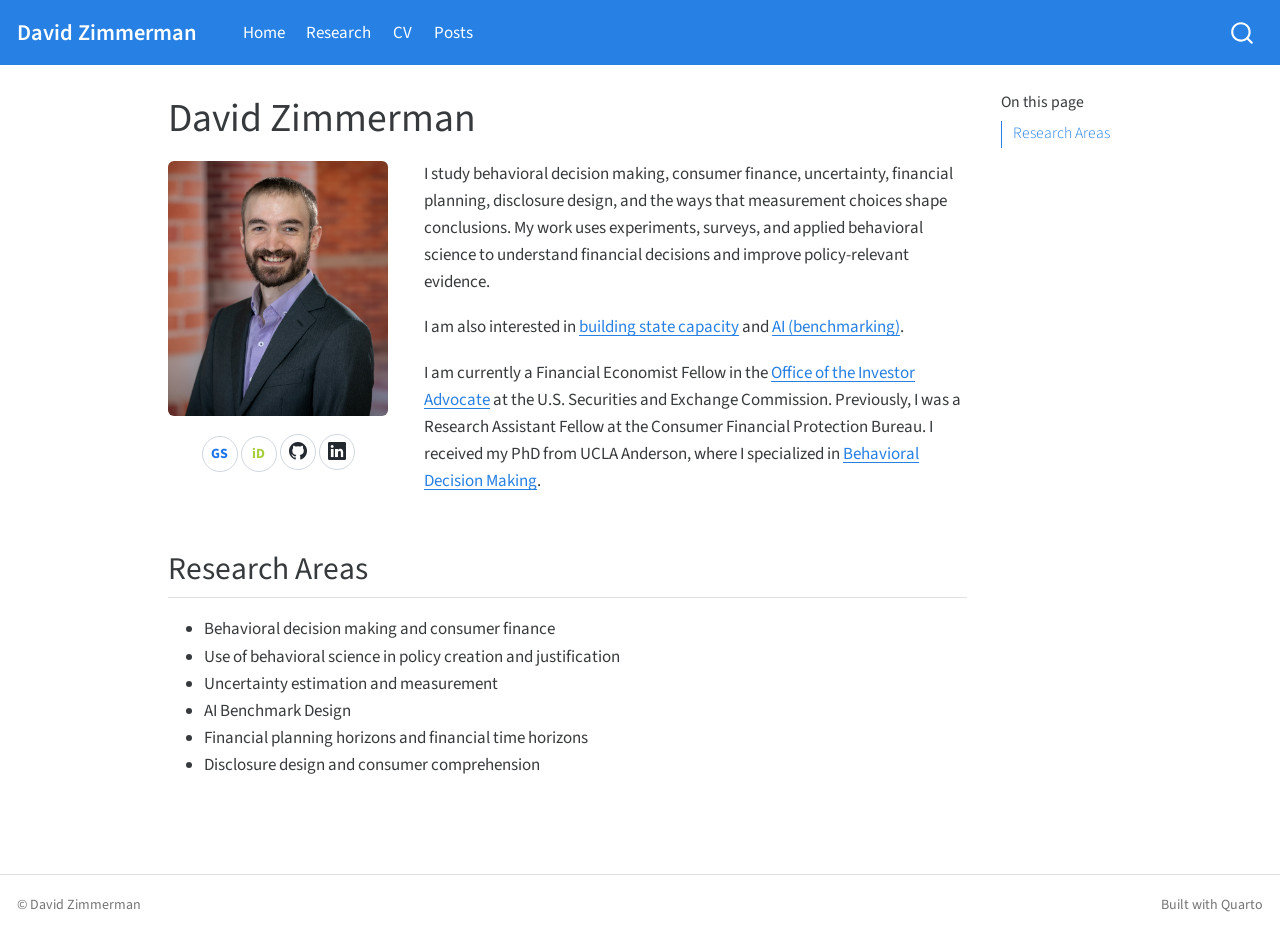
==== docs/index.html @ f09c74fa "Initial academic website" ====
<!DOCTYPE html>
<html xmlns="http://www.w3.org/1999/xhtml" lang="en" xml:lang="en"><head>

<meta charset="utf-8">
<meta name="generator" content="quarto-1.2.335">

<meta name="viewport" content="width=device-width, initial-scale=1.0, user-scalable=yes">


<title>David Zimmerman</title>
<style>
code{white-space: pre-wrap;}
span.smallcaps{font-variant: small-caps;}
div.columns{display: flex; gap: min(4vw, 1.5em);}
div.column{flex: auto; overflow-x: auto;}
div.hanging-indent{margin-left: 1.5em; text-indent: -1.5em;}
ul.task-list{list-style: none;}
ul.task-list li input[type="checkbox"] {
  width: 0.8em;
  margin: 0 0.8em 0.2em -1.6em;
  vertical-align: middle;
}
</style>


<script src="site_libs/quarto-nav/quarto-nav.js"></script>
<script src="site_libs/quarto-nav/headroom.min.js"></script>
<script src="site_libs/clipboard/clipboard.min.js"></script>
<script src="site_libs/quarto-search/autocomplete.umd.js"></script>
<script src="site_libs/quarto-search/fuse.min.js"></script>
<script src="site_libs/quarto-search/quarto-search.js"></script>
<meta name="quarto:offset" content="./">
<script src="site_libs/quarto-html/quarto.js"></script>
<script src="site_libs/quarto-html/popper.min.js"></script>
<script src="site_libs/quarto-html/tippy.umd.min.js"></script>
<script src="site_libs/quarto-html/anchor.min.js"></script>
<link href="site_libs/quarto-html/tippy.css" rel="stylesheet">
<link href="site_libs/quarto-html/quarto-syntax-highlighting.css" rel="stylesheet" id="quarto-text-highlighting-styles">
<script src="site_libs/bootstrap/bootstrap.min.js"></script>
<link href="site_libs/bootstrap/bootstrap-icons.css" rel="stylesheet">
<link href="site_libs/bootstrap/bootstrap.min.css" rel="stylesheet" id="quarto-bootstrap" data-mode="light">
<script id="quarto-search-options" type="application/json">{
  "location": "navbar",
  "copy-button": false,
  "collapse-after": 3,
  "panel-placement": "end",
  "type": "overlay",
  "limit": 20,
  "language": {
    "search-no-results-text": "No results",
    "search-matching-documents-text": "matching documents",
    "search-copy-link-title": "Copy link to search",
    "search-hide-matches-text": "Hide additional matches",
    "search-more-match-text": "more match in this document",
    "search-more-matches-text": "more matches in this document",
    "search-clear-button-title": "Clear",
    "search-detached-cancel-button-title": "Cancel",
    "search-submit-button-title": "Submit"
  }
}</script>


<link rel="stylesheet" href="styles.css">
</head>

<body class="nav-fixed">

<div id="quarto-search-results"></div>
  <header id="quarto-header" class="headroom fixed-top">
    <nav class="navbar navbar-expand-lg navbar-dark ">
      <div class="navbar-container container-fluid">
      <div class="navbar-brand-container">
    <a class="navbar-brand" href="./index.html">
    <span class="navbar-title">David Zimmerman</span>
    </a>
  </div>
          <button class="navbar-toggler" type="button" data-bs-toggle="collapse" data-bs-target="#navbarCollapse" aria-controls="navbarCollapse" aria-expanded="false" aria-label="Toggle navigation" onclick="if (window.quartoToggleHeadroom) { window.quartoToggleHeadroom(); }">
  <span class="navbar-toggler-icon"></span>
</button>
          <div class="collapse navbar-collapse" id="navbarCollapse">
            <ul class="navbar-nav navbar-nav-scroll me-auto">
  <li class="nav-item">
    <a class="nav-link active" href="./index.html" aria-current="page">
 <span class="menu-text">Home</span></a>
  </li>  
  <li class="nav-item">
    <a class="nav-link" href="./research.html">
 <span class="menu-text">Research</span></a>
  </li>  
  <li class="nav-item">
    <a class="nav-link" href="./cv.html">
 <span class="menu-text">CV</span></a>
  </li>  
  <li class="nav-item">
    <a class="nav-link" href="./posts/index.html">
 <span class="menu-text">Posts</span></a>
  </li>  
</ul>
              <div id="quarto-search" class="" title="Search"></div>
          </div> <!-- /navcollapse -->
      </div> <!-- /container-fluid -->
    </nav>
</header>
<!-- content -->
<div id="quarto-content" class="quarto-container page-columns page-rows-contents page-layout-article page-navbar">
<!-- sidebar -->
<!-- margin-sidebar -->
    <div id="quarto-margin-sidebar" class="sidebar margin-sidebar">
        <nav id="TOC" role="doc-toc" class="toc-active">
    <h2 id="toc-title">On this page</h2>
   
  <ul>
  <li><a href="#research-areas" id="toc-research-areas" class="nav-link active" data-scroll-target="#research-areas">Research Areas</a></li>
  </ul>
</nav>
    </div>
<!-- main -->
<main class="content" id="quarto-document-content">

<header id="title-block-header" class="quarto-title-block default">
<div class="quarto-title">
<h1 class="title">David Zimmerman</h1>
</div>



<div class="quarto-title-meta">

    
  
    
  </div>
  

</header>

<div class="home-grid">
<div class="home-photo">
<p><img src="assets/profile.jpeg" class="img-fluid" alt="David Zimmerman"></p>
<div class="profile-links" aria-label="Profile links">
<p><a href="https://scholar.google.com/citations?user=6fjwHO0AAAAJ&amp;hl=en" aria-label="Google Scholar" title="Google Scholar"><span class="profile-icon scholar">GS</span></a> <a href="https://orcid.org/0000-0001-5784-2733" aria-label="ORCID" title="ORCID"><span class="profile-icon orcid">iD</span></a> <a href="https://github.com/DavZimmer" aria-label="GitHub" title="GitHub"><i class="bi bi-github"></i></a> <a href="https://www.linkedin.com/in/david-zimmerman-7564636a" aria-label="LinkedIn" title="LinkedIn"><i class="bi bi-linkedin"></i></a></p>
</div>
</div>
<div class="home-intro">
<p>I study behavioral decision making, consumer finance, uncertainty, financial planning, disclosure design, and the ways that measurement choices shape conclusions. My work uses experiments, surveys, and applied behavioral science to understand financial decisions and improve policy-relevant evidence.</p>
<p>I am also interested in <a href="https://www.niskanencenter.org/policy/state-capacity/">building state capacity</a> and <a href="https://hai.stanford.edu/ai-index/2026-ai-index-report">AI (benchmarking)</a>.</p>
<p>I am currently a Financial Economist Fellow in the <a href="https://www.sec.gov/about/divisions-offices/office-investor-advocate">Office of the Investor Advocate</a> at the U.S. Securities and Exchange Commission. Previously, I was a Research Assistant Fellow at the Consumer Financial Protection Bureau. I received my PhD from UCLA Anderson, where I specialized in <a href="https://www.anderson.ucla.edu/degrees/phd-program/areas-of-study/behavioral-decision-making">Behavioral Decision Making</a>.</p>
</div>
</div>
<section id="research-areas" class="level2">
<h2 class="anchored" data-anchor-id="research-areas">Research Areas</h2>
<ul>
<li>Behavioral decision making and consumer finance</li>
<li>Use of behavioral science in policy creation and justification</li>
<li>Uncertainty estimation and measurement</li>
<li>AI Benchmark Design</li>
<li>Financial planning horizons and financial time horizons</li>
<li>Disclosure design and consumer comprehension</li>
</ul>


</section>

</main> <!-- /main -->
<script id="quarto-html-after-body" type="application/javascript">
window.document.addEventListener("DOMContentLoaded", function (event) {
  const toggleBodyColorMode = (bsSheetEl) => {
    const mode = bsSheetEl.getAttribute("data-mode");
    const bodyEl = window.document.querySelector("body");
    if (mode === "dark") {
      bodyEl.classList.add("quarto-dark");
      bodyEl.classList.remove("quarto-light");
    } else {
      bodyEl.classList.add("quarto-light");
      bodyEl.classList.remove("quarto-dark");
    }
  }
  const toggleBodyColorPrimary = () => {
    const bsSheetEl = window.document.querySelector("link#quarto-bootstrap");
    if (bsSheetEl) {
      toggleBodyColorMode(bsSheetEl);
    }
  }
  toggleBodyColorPrimary();  
  const icon = "";
  const anchorJS = new window.AnchorJS();
  anchorJS.options = {
    placement: 'right',
    icon: icon
  };
  anchorJS.add('.anchored');
  const clipboard = new window.ClipboardJS('.code-copy-button', {
    target: function(trigger) {
      return trigger.previousElementSibling;
    }
  });
  clipboard.on('success', function(e) {
    // button target
    const button = e.trigger;
    // don't keep focus
    button.blur();
    // flash "checked"
    button.classList.add('code-copy-button-checked');
    var currentTitle = button.getAttribute("title");
    button.setAttribute("title", "Copied!");
    let tooltip;
    if (window.bootstrap) {
      button.setAttribute("data-bs-toggle", "tooltip");
      button.setAttribute("data-bs-placement", "left");
      button.setAttribute("data-bs-title", "Copied!");
      tooltip = new bootstrap.Tooltip(button, 
        { trigger: "manual", 
          customClass: "code-copy-button-tooltip",
          offset: [0, -8]});
      tooltip.show();    
    }
    setTimeout(function() {
      if (tooltip) {
        tooltip.hide();
        button.removeAttribute("data-bs-title");
        button.removeAttribute("data-bs-toggle");
        button.removeAttribute("data-bs-placement");
      }
      button.setAttribute("title", currentTitle);
      button.classList.remove('code-copy-button-checked');
    }, 1000);
    // clear code selection
    e.clearSelection();
  });
  function tippyHover(el, contentFn) {
    const config = {
      allowHTML: true,
      content: contentFn,
      maxWidth: 500,
      delay: 100,
      arrow: false,
      appendTo: function(el) {
          return el.parentElement;
      },
      interactive: true,
      interactiveBorder: 10,
      theme: 'quarto',
      placement: 'bottom-start'
    };
    window.tippy(el, config); 
  }
  const noterefs = window.document.querySelectorAll('a[role="doc-noteref"]');
  for (var i=0; i<noterefs.length; i++) {
    const ref = noterefs[i];
    tippyHover(ref, function() {
      // use id or data attribute instead here
      let href = ref.getAttribute('data-footnote-href') || ref.getAttribute('href');
      try { href = new URL(href).hash; } catch {}
      const id = href.replace(/^#\/?/, "");
      const note = window.document.getElementById(id);
      return note.innerHTML;
    });
  }
  const findCites = (el) => {
    const parentEl = el.parentElement;
    if (parentEl) {
      const cites = parentEl.dataset.cites;
      if (cites) {
        return {
          el,
          cites: cites.split(' ')
        };
      } else {
        return findCites(el.parentElement)
      }
    } else {
      return undefined;
    }
  };
  var bibliorefs = window.document.querySelectorAll('a[role="doc-biblioref"]');
  for (var i=0; i<bibliorefs.length; i++) {
    const ref = bibliorefs[i];
    const citeInfo = findCites(ref);
    if (citeInfo) {
      tippyHover(citeInfo.el, function() {
        var popup = window.document.createElement('div');
        citeInfo.cites.forEach(function(cite) {
          var citeDiv = window.document.createElement('div');
          citeDiv.classList.add('hanging-indent');
          citeDiv.classList.add('csl-entry');
          var biblioDiv = window.document.getElementById('ref-' + cite);
          if (biblioDiv) {
            citeDiv.innerHTML = biblioDiv.innerHTML;
          }
          popup.appendChild(citeDiv);
        });
        return popup.innerHTML;
      });
    }
  }
    var localhostRegex = new RegExp(/^(?:http|https):\/\/localhost\:?[0-9]*\//);
      var filterRegex = new RegExp(/https:\/\/DavZimmer\.github\.io/);
    var isInternal = (href) => {
        return filterRegex.test(href) || localhostRegex.test(href);
    }
    // Inspect non-navigation links and adorn them if external
    var links = window.document.querySelectorAll('a:not(.nav-link):not(.navbar-brand):not(.toc-action):not(.sidebar-link):not(.sidebar-item-toggle):not(.pagination-link):not(.no-external):not([aria-hidden]):not(.dropdown-item)');
    for (var i=0; i<links.length; i++) {
      const link = links[i];
      if (!isInternal(link.href)) {
          // target, if specified
          link.setAttribute("target", "_blank");
      }
    }
});
</script>
</div> <!-- /content -->
<footer class="footer">
  <div class="nav-footer">
    <div class="nav-footer-left">© David Zimmerman</div>   
    <div class="nav-footer-right">Built with Quarto</div>
  </div>
</footer>



</body></html>
---- docs/site_libs/quarto-html/tippy.css ----
.tippy-box[data-animation=fade][data-state=hidden]{opacity:0}[data-tippy-root]{max-width:calc(100vw - 10px)}.tippy-box{position:relative;background-color:#333;color:#fff;border-radius:4px;font-size:14px;line-height:1.4;white-space:normal;outline:0;transition-property:transform,visibility,opacity}.tippy-box[data-placement^=top]>.tippy-arrow{bottom:0}.tippy-box[data-placement^=top]>.tippy-arrow:before{bottom:-7px;left:0;border-width:8px 8px 0;border-top-color:initial;transform-origin:center top}.tippy-box[data-placement^=bottom]>.tippy-arrow{top:0}.tippy-box[data-placement^=bottom]>.tippy-arrow:before{top:-7px;left:0;border-width:0 8px 8px;border-bottom-color:initial;transform-origin:center bottom}.tippy-box[data-placement^=left]>.tippy-arrow{right:0}.tippy-box[data-placement^=left]>.tippy-arrow:before{border-width:8px 0 8px 8px;border-left-color:initial;right:-7px;transform-origin:center left}.tippy-box[data-placement^=right]>.tippy-arrow{left:0}.tippy-box[data-placement^=right]>.tippy-arrow:before{left:-7px;border-width:8px 8px 8px 0;border-right-color:initial;transform-origin:center right}.tippy-box[data-inertia][data-state=visible]{transition-timing-function:cubic-bezier(.54,1.5,.38,1.11)}.tippy-arrow{width:16px;height:16px;color:#333}.tippy-arrow:before{content:"";position:absolute;border-color:transparent;border-style:solid}.tippy-content{position:relative;padding:5px 9px;z-index:1}
---- docs/site_libs/quarto-html/quarto-syntax-highlighting.css ----
/* quarto syntax highlight colors */
:root {
  --quarto-hl-ot-color: #003B4F;
  --quarto-hl-at-color: #657422;
  --quarto-hl-ss-color: #20794D;
  --quarto-hl-an-color: #5E5E5E;
  --quarto-hl-fu-color: #4758AB;
  --quarto-hl-st-color: #20794D;
  --quarto-hl-cf-color: #003B4F;
  --quarto-hl-op-color: #5E5E5E;
  --quarto-hl-er-color: #AD0000;
  --quarto-hl-bn-color: #AD0000;
  --quarto-hl-al-color: #AD0000;
  --quarto-hl-va-color: #111111;
  --quarto-hl-bu-color: inherit;
  --quarto-hl-ex-color: inherit;
  --quarto-hl-pp-color: #AD0000;
  --quarto-hl-in-color: #5E5E5E;
  --quarto-hl-vs-color: #20794D;
  --quarto-hl-wa-color: #5E5E5E;
  --quarto-hl-do-color: #5E5E5E;
  --quarto-hl-im-color: #00769E;
  --quarto-hl-ch-color: #20794D;
  --quarto-hl-dt-color: #AD0000;
  --quarto-hl-fl-color: #AD0000;
  --quarto-hl-co-color: #5E5E5E;
  --quarto-hl-cv-color: #5E5E5E;
  --quarto-hl-cn-color: #8f5902;
  --quarto-hl-sc-color: #5E5E5E;
  --quarto-hl-dv-color: #AD0000;
  --quarto-hl-kw-color: #003B4F;
}

/* other quarto variables */
:root {
  --quarto-font-monospace: SFMono-Regular, Menlo, Monaco, Consolas, "Liberation Mono", "Courier New", monospace;
}

pre > code.sourceCode > span {
  color: #003B4F;
}

code span {
  color: #003B4F;
}

code.sourceCode > span {
  color: #003B4F;
}

div.sourceCode,
div.sourceCode pre.sourceCode {
  color: #003B4F;
}

code span.ot {
  color: #003B4F;
}

code span.at {
  color: #657422;
}

code span.ss {
  color: #20794D;
}

code span.an {
  color: #5E5E5E;
}

code span.fu {
  color: #4758AB;
}

code span.st {
  color: #20794D;
}

code span.cf {
  color: #003B4F;
}

code span.op {
  color: #5E5E5E;
}

code span.er {
  color: #AD0000;
}

code span.bn {
  color: #AD0000;
}

code span.al {
  color: #AD0000;
}

code span.va {
  color: #111111;
}

code span.pp {
  color: #AD0000;
}

code span.in {
  color: #5E5E5E;
}

code span.vs {
  color: #20794D;
}

code span.wa {
  color: #5E5E5E;
  font-style: italic;
}

code span.do {
  color: #5E5E5E;
  font-style: italic;
}

code span.im {
  color: #00769E;
}

code span.ch {
  color: #20794D;
}

code span.dt {
  color: #AD0000;
}

code span.fl {
  color: #AD0000;
}

code span.co {
  color: #5E5E5E;
}

code span.cv {
  color: #5E5E5E;
  font-style: italic;
}

code span.cn {
  color: #8f5902;
}

code span.sc {
  color: #5E5E5E;
}

code span.dv {
  color: #AD0000;
}

code span.kw {
  color: #003B4F;
}

.prevent-inlining {
  content: "</";
}

/*# sourceMappingURL=debc5d5d77c3f9108843748ff7464032.css.map */
---- docs/styles.css ----
body {
  font-size: 17px;
  line-height: 1.6;
}

.navbar-title {
  font-weight: 600;
}

.home-grid {
  display: grid;
  grid-template-columns: minmax(160px, 220px) minmax(0, 1fr);
  gap: 2rem;
  align-items: start;
  margin-top: 1rem;
}

.home-photo img {
  width: 100%;
  max-width: 220px;
  border-radius: 6px;
}

.home-intro p:first-child {
  margin-top: 0;
}

.link-row {
  display: flex;
  flex-wrap: wrap;
  gap: 0.5rem;
  margin: 1rem 0;
}

.button {
  display: inline-block;
  border: 1px solid #b8c0cc;
  border-radius: 5px;
  padding: 0.35rem 0.65rem;
  text-decoration: none;
}

.button:hover {
  background: #f5f7fa;
  text-decoration: none;
}

.cv-frame {
  width: 100%;
  height: 85vh;
  border: 1px solid #d0d7de;
  border-radius: 4px;
}

@media (max-width: 700px) {
  .home-grid {
    grid-template-columns: 1fr;
  }

  .home-photo img {
    max-width: 180px;
  }
}

.home-intro p a {
  text-decoration: underline;
  text-underline-offset: 0.15em;
}

.problem-shot {
  border: 1px solid #d0d7de;
  border-radius: 6px;
  margin: 0.75rem 0 1.25rem;
  max-width: 100%;
}
.profile-links {
  display: flex;
  justify-content: center;
  gap: 0.65rem;
  margin-top: 0.75rem;
}

.profile-links a {
  display: inline-flex;
  align-items: center;
  justify-content: center;
  width: 2rem;
  height: 2rem;
  border: 1px solid #d0d7de;
  border-radius: 50%;
  color: #24292f;
  text-decoration: none;
  font-size: 1rem;
  line-height: 1;
}

.profile-links a:hover {
  background: #f5f7fa;
  text-decoration: none;
}

.profile-icon {
  font-size: 0.78rem;
  font-weight: 700;
}

.profile-icon.orcid {
  color: #a6ce39;
}

.profile-icon.scholar {
  color: #1a73e8;
}
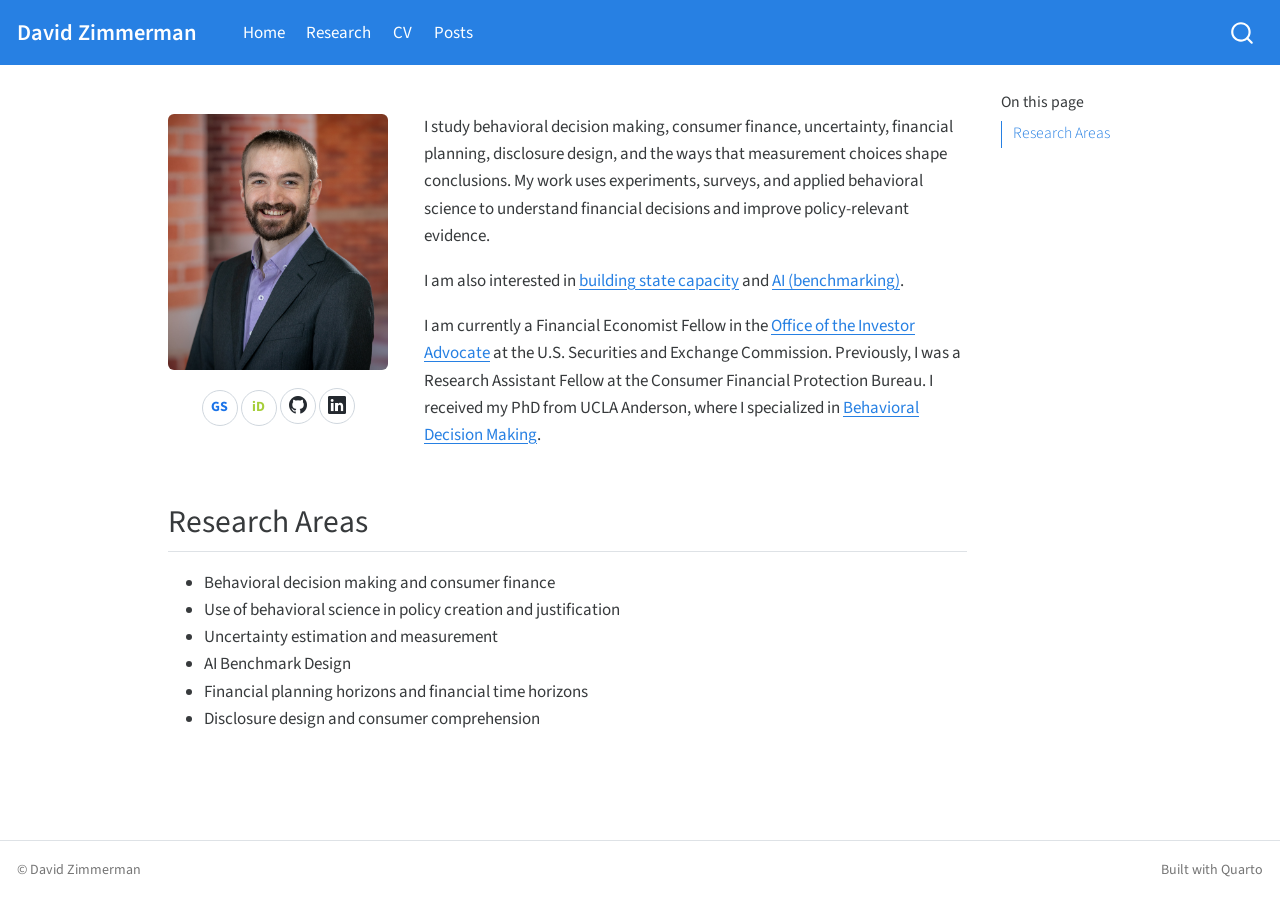
==== commit 51f8a5d6: "Update homepage and CV" ====
--- a/docs/index.html
+++ b/docs/index.html
@@ -117,22 +117,7 @@
 <!-- main -->
 <main class="content" id="quarto-document-content">
 
-<header id="title-block-header" class="quarto-title-block default">
-<div class="quarto-title">
-<h1 class="title">David Zimmerman</h1>
-</div>
-
-
-
-<div class="quarto-title-meta">
-
-    
-  
-    
-  </div>
-  
-
-</header>
+
 
 <div class="home-grid">
 <div class="home-photo">
